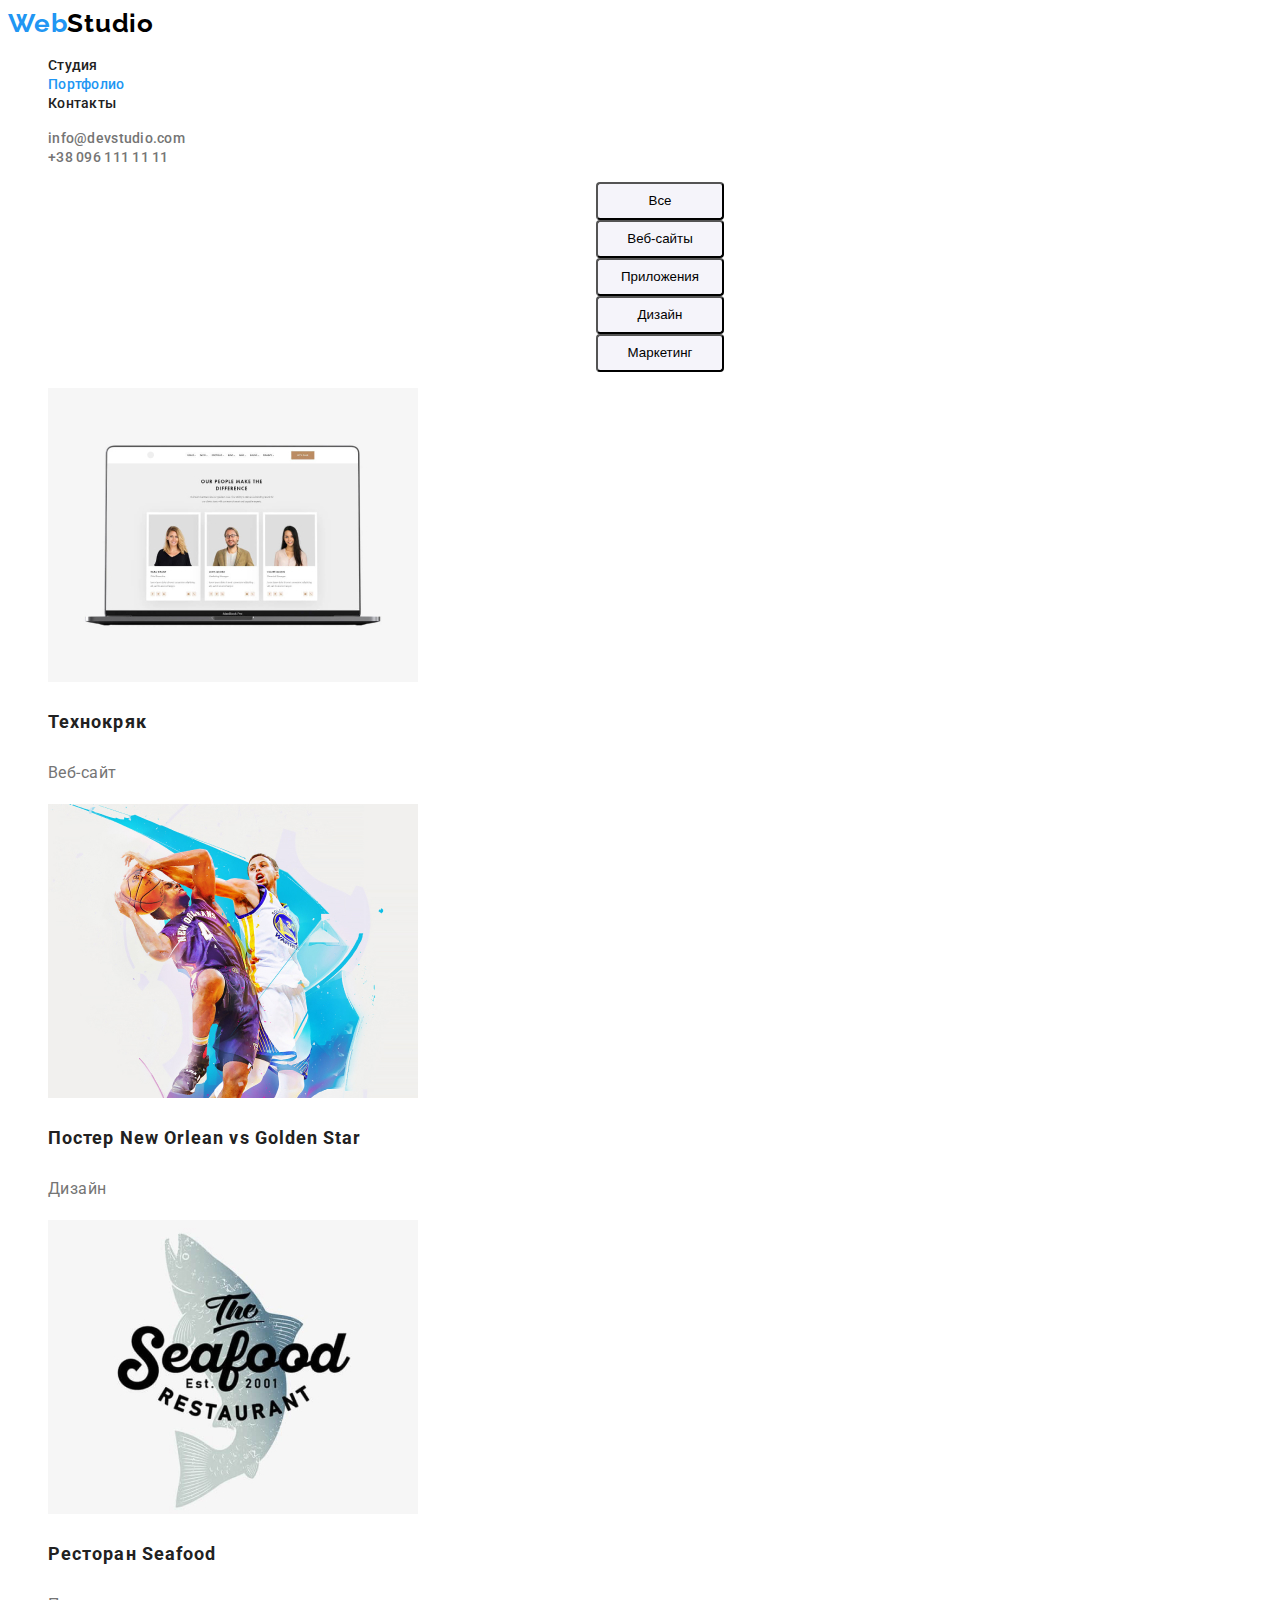
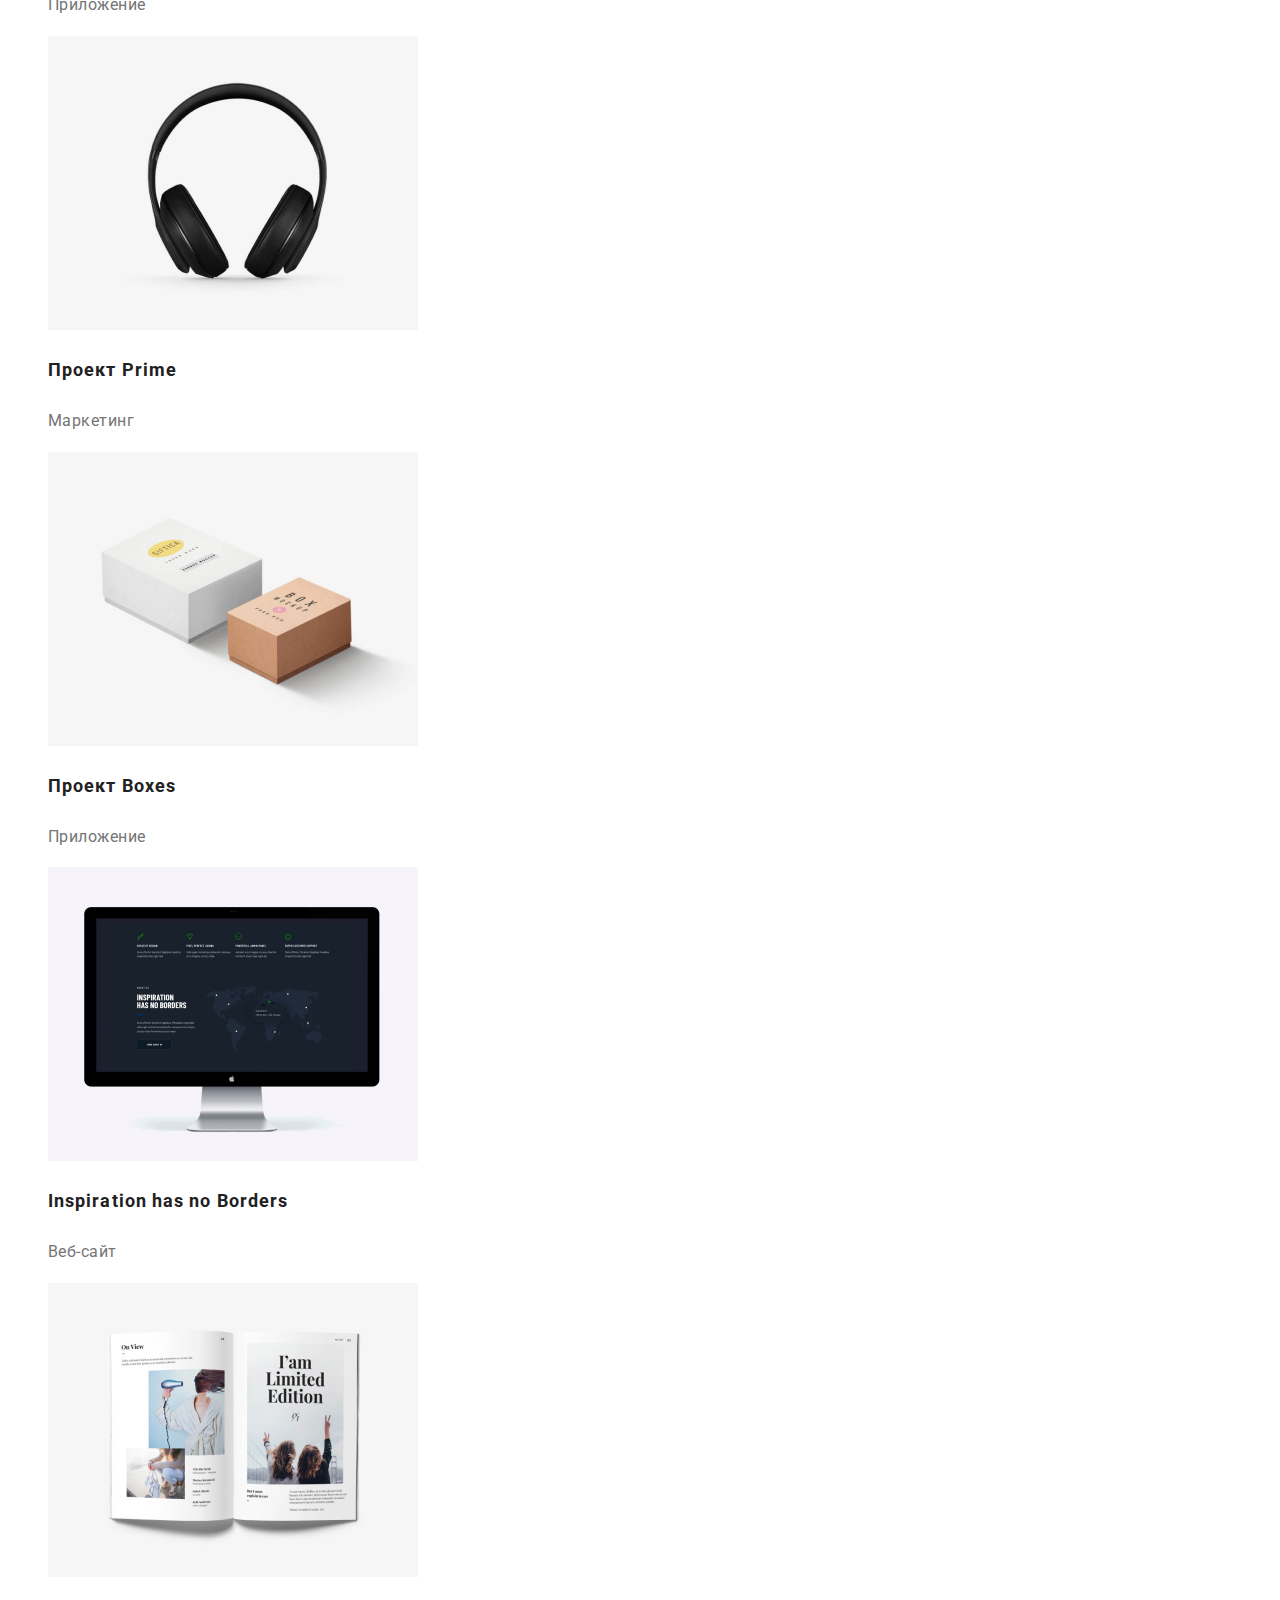
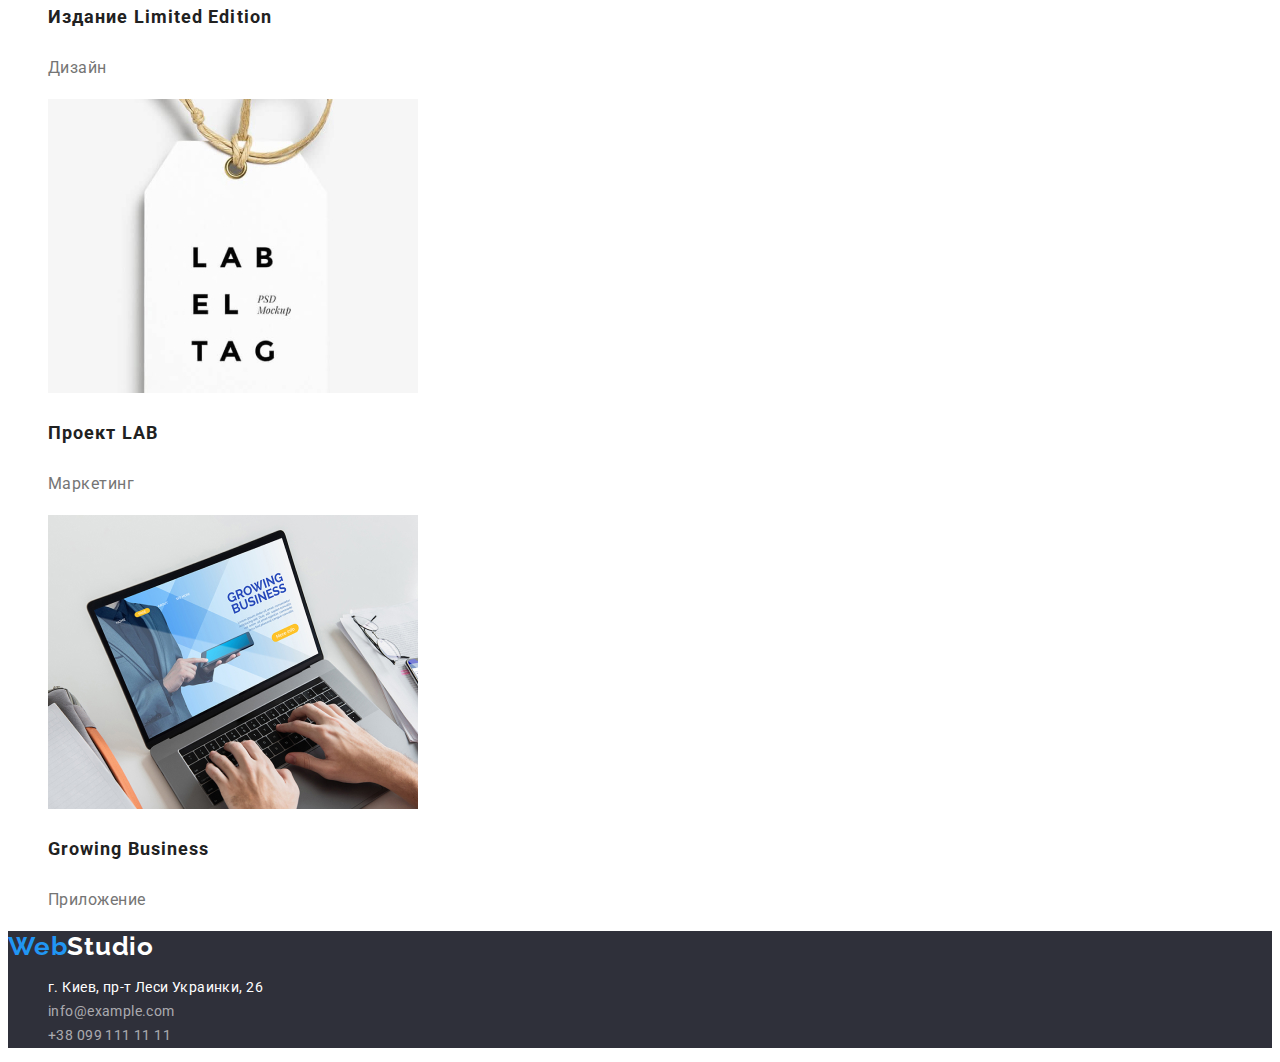
==== portfolio.html @ a98be2b1 "Добавлены исходные файлы" ====
<!DOCTYPE html>
<html lang="ru">

<head>
    <meta charset="UTF-8">
    <meta http-equiv="X-UA-Compatible" content="IE=edge">
    <meta name="viewport" content="width=device-width, initial-scale=1.0">
    <title>Web Studio</title>
    <link rel="preconnect" href="https://fonts.gstatic.com">
    <link
        href="https://fonts.googleapis.com/css2?family=Raleway:wght@700&family=Roboto:wght@400;500;700;900&display=swap"
        rel="stylesheet">
    <link rel="stylesheet" href="./css/styles.css">
</head>
<body>
    <!--TOP LINE-->
    <header class="top-line">
        <a class="logo-link link" href="./index.html">Web<span class="top-line-logo">Studio</span></a>
        <nav class="top-line-navigation">
            <ul class="navigation-list list">
                <li class="navigation-list-item">
                    <a class="navigation-list-link link" href="./index.html">Студия</a>
                </li>
                <li class="navigation-list-item">
                    <a class="navigation-list-link link current" href="./portfolio.html">Портфолио</a>
                </li>
                <li class="navigation-list-item">
                    <a class="navigation-list-link link" href="#">Контакты</a>
                </li>
            </ul>
        </nav>
    
        <ul class="list">
            <li class="contact-item">
                <a class="contact-link link" href="mailto:info@devstudio.com">info@devstudio.com</a>
            </li>
            <li class="contact-item">
                <a class="contact-link link" href="tel:+380961111111">+38 096 111 11 11</a>
            </li>
        </ul>
    </header>

    <main>
        <ul class="filter-list list">
            <li class="filter-list-item">
                <button class="filter-btn" type="button">Все</button>
            </li>
            <li class="filter-list-item">
                <button class="filter-btn" type="button">Веб-сайты</button>
            </li>
            <li class="filter-list-item">
                <button class="filter-btn" type="button">Приложения</button>
            </li>
            <li class="filter-list-item">
                <button class="filter-btn" type="button">Дизайн</button>
            </li>
            <li class="filter-list-item">
                <button class="filter-btn" type="button">Маркетинг</button>
            </li>
        </ul>
        <ul class="project-list list">
            <li class="project-list-item">
                <img class="project-img" src="./images/portfolio/portfolio-img-1.jpg" alt="Веб-сайт Технокряк" width="370" height="294">
                <h3 class="project-title">Технокряк</h3>
                <p class="project-type">Веб-сайт</p>
            </li>
            <li class="project-list-item">
                <img class="project-img" src="./images/portfolio/portfolio-img-2.jpg" alt="Дизайн постера" width="370" height="294">
                <h3 class="project-title">Постер New Orlean vs Golden Star</h3>
                <p class="project-type">Дизайн</p>
            </li>
            <li class="project-list-item">
                <img class="project-img" src="./images/portfolio/portfolio-img-3.jpg" alt="Приложение для ресторана" width="370" height="294">
                <h3 class="project-title">Ресторан Seafood</h3>
                <p class="project-type">Приложение</p>
            </li>
            <li class="project-list-item">
                <img class="project-img" src="./images/portfolio/portfolio-img-4.jpg" alt="Наушники" width="370" height="294">
                <h3 class="project-title">Проект Prime</h3>
                <p class="project-type">Маркетинг</p>
            </li>
            <li class="project-list-item">
                <img class="project-img" src="./images/portfolio/portfolio-img-5.jpg" alt=" Приложение для проекта" width="370" height="294">
                <h3 class="project-title">Проект Boxes</h3>
                <p class="project-type">Приложение</p>
            </li>
            <li class="project-list-item">
                <img class="project-img" src="./images/portfolio/portfolio-img-6.jpg" alt="Веб-сайт Вдохновение" width="370" height="294">
                <h3 class="project-title">Inspiration has no Borders</h3>
                <p class="project-type">Веб-сайт</p>
            </li>
            <li class="project-list-item">
                <img class="project-img" src="./images/portfolio/portfolio-img-7.jpg" alt="Дизайн книги" width="370" height="294">
                <h3 class="project-title">Издание Limited Edition</h3>
                <p class="project-type">Дизайн</p>
            </li>
            <li class="project-list-item">
                <img class="project-img" src="./images/portfolio/portfolio-img-8.jpg" alt="Проект бирка" width="370" height="294">
                <h3 class="project-title">Проект LAB</h3>
                <p class="project-type">Маркетинг</p>
            </li>
            <li class="project-list-item">
                <img class="project-img" src="./images/portfolio/portfolio-img-9.jpg" alt="Приложение для бизнеса" width="370" height="294">
                <h3 class="project-title">Growing Business</h3>
                <p class="project-type">Приложение</p>
            </li>
        </ul>
    </main>

    <footer class="footer">
        <a class="logo-link link" href="./index.html">Web<span class="footer-logo">Studio</span></a>
        <address>
            <ul class="adress-list list">
                <li class="adress-item">
                    <a class="adress-link link" href="https://goo.gl/maps/d2A4MDdr7iuBAoG17" target="_blank">г. Киев, пр-т
                        Леси Украинки, 26</a>
                </li>
                <li class="adress-item">
                    <a class="footer-contact-link link" href="mailto:info@example.com">info@example.com</a>
                </li>
                <li class="adress-item">
                    <a class="footer-contact-link link" href="tel:+380991111111">+38 099 111 11 11</a>
                </li>
            </ul>
        </address>
    </footer>
    
</body>
---- css/styles.css ----
:root {
  --accent-color: #2196f3;
  --top-line-logo-color: #000000;
  --dark-background-color: #2f303a;
  --title-color: #212121;
  --light-background-color: #f5f4fa;
  --footer-contact-color: rgba(255, 255, 255, 0.6);
  --modal-btn-accent: #188ce8;
  --text-on-dark-color: #ffffff;
}

.list {
  list-style: none;
}

.link {
  text-decoration: none;
}

body {
  font-family: 'Roboto', sans-serif;
  color: #757575;
}

/*======= COMPONENTS =======*/
.logo-link {
  font-family: 'Raleway', sans-serif;
  font-weight: 700;
  font-size: 26px;
  line-height: 1.19;
  letter-spacing: 0.03em;
  color: var(--accent-color);
}

.section-title {
  font-size: 36px;
  line-height: 1.17;
  text-align: center;
  letter-spacing: 0.03em;
  color: var(--title-color);
}
/*======= END COMPONENTS =======*/

/*======= TOP LINE =======*/
.top-line-logo {
  color: var(--top-line-logo-color);
}
.navigation-list-link {
  font-weight: 500;
  font-size: 14px;
  line-height: 1.14;
  letter-spacing: 0.02em;
  color: var(--title-color);
}

.navigation-list-link:hover,
.navigation-list-link:focus {
  color: var(--accent-color);
}

.navigation-list .current {
  color: var(--accent-color);
}

.contact-link {
  font-weight: 500;
  font-size: 14px;
  line-height: 1.14;
  letter-spacing: 0.02em;
  color: #757575;
}

.contact-link:hover,
.contact-link:focus {
  color: var(--accent-color);
}
/*======= END TOP LINE =======*/

/*======= HERO =======*/
.hero {
  background-color: var(--dark-background-color);
}
.hero-title {
  font-weight: 900;
  font-size: 44px;
  line-height: 1.36;
  text-align: center;
  letter-spacing: 0.06em;
  text-transform: uppercase;
  color: var(--text-on-dark-color);
}

.modal-btn {
  font-weight: 700;
  font-size: 16px;
  line-height: 1.87;
  display: flex;
  align-items: center;
  text-align: center;
  letter-spacing: 0.06em;
  color: var(--text-on-dark-color);
  background-color: var(--accent-color);
  cursor: pointer;
}

.modal-btn:hover,
.modal-btn:focus {
  background-color: var(--modal-btn-accent);
}
/*======= END HERO =======*/

/*======= FEATURES =======*/
.features-subtitle {
  font-size: 14px;
  line-height: 1.14;
  letter-spacing: 0.03em;
  text-transform: uppercase;
  color: var(--title-color);
}

.features-description {
  font-size: 14px;
  line-height: 1.71;
  letter-spacing: 0.03em;
}
/*======= END FEATURES =======*/

/*======= TEAM =======*/
.team {
  background-color: var(--light-background-color);
}

.team-list {
  font-size: 16px;
  line-height: 1.19;
  text-align: center;
  letter-spacing: 0.03em;
}
.team-name {
  font-weight: 500;
  color: var(--title-color);
}
/*======= END TEAM =======*/

/*======= FOOTER =======*/
.footer {
  background-color: var(--dark-background-color);
}
.footer-logo {
  color: var(--text-on-dark-color);
}
.adress-list {
  font-style: normal;
  font-size: 14px;
  line-height: 1.71;
  letter-spacing: 0.03em;
}
.adress-link {
  color: var(--text-on-dark-color);
}

.footer-contact-link {
  color: var(--footer-contact-color);
}

.adress-list .link:hover,
.adress-list .link:focus {
  color: var(--accent-color);
}
/*======= END FOOTER =======*/

/* ======= PORTFOLIO ======= */
.filter-list-item {
  font-weight: 500;
  font-size: 16px;
  line-height: 1.62;
  text-align: center;
  letter-spacing: 0.03em;
  color: var(--title-color);
}
.filter-btn {
  /* position: absolute; */
  width: 128px;
  height: 38px;
  left: 576px;
  top: 174px;
  background-color: var(--light-background-color);
  border-radius: 4px;
  cursor: pointer;
}
.filter-btn:focus,
.filter-btn:hover {
  background-color: var(--accent-color);
  color: var(--text-on-dark-color);
}
.project-title {
  font-size: 18px;
  line-height: 2;
  letter-spacing: 0.06em;
  color: var(--title-color);
}
.project-type {
  font-size: 16px;
  line-height: 1.87;
  letter-spacing: 0.03em;
}
/* ======= END PORTFOLIO ======= */
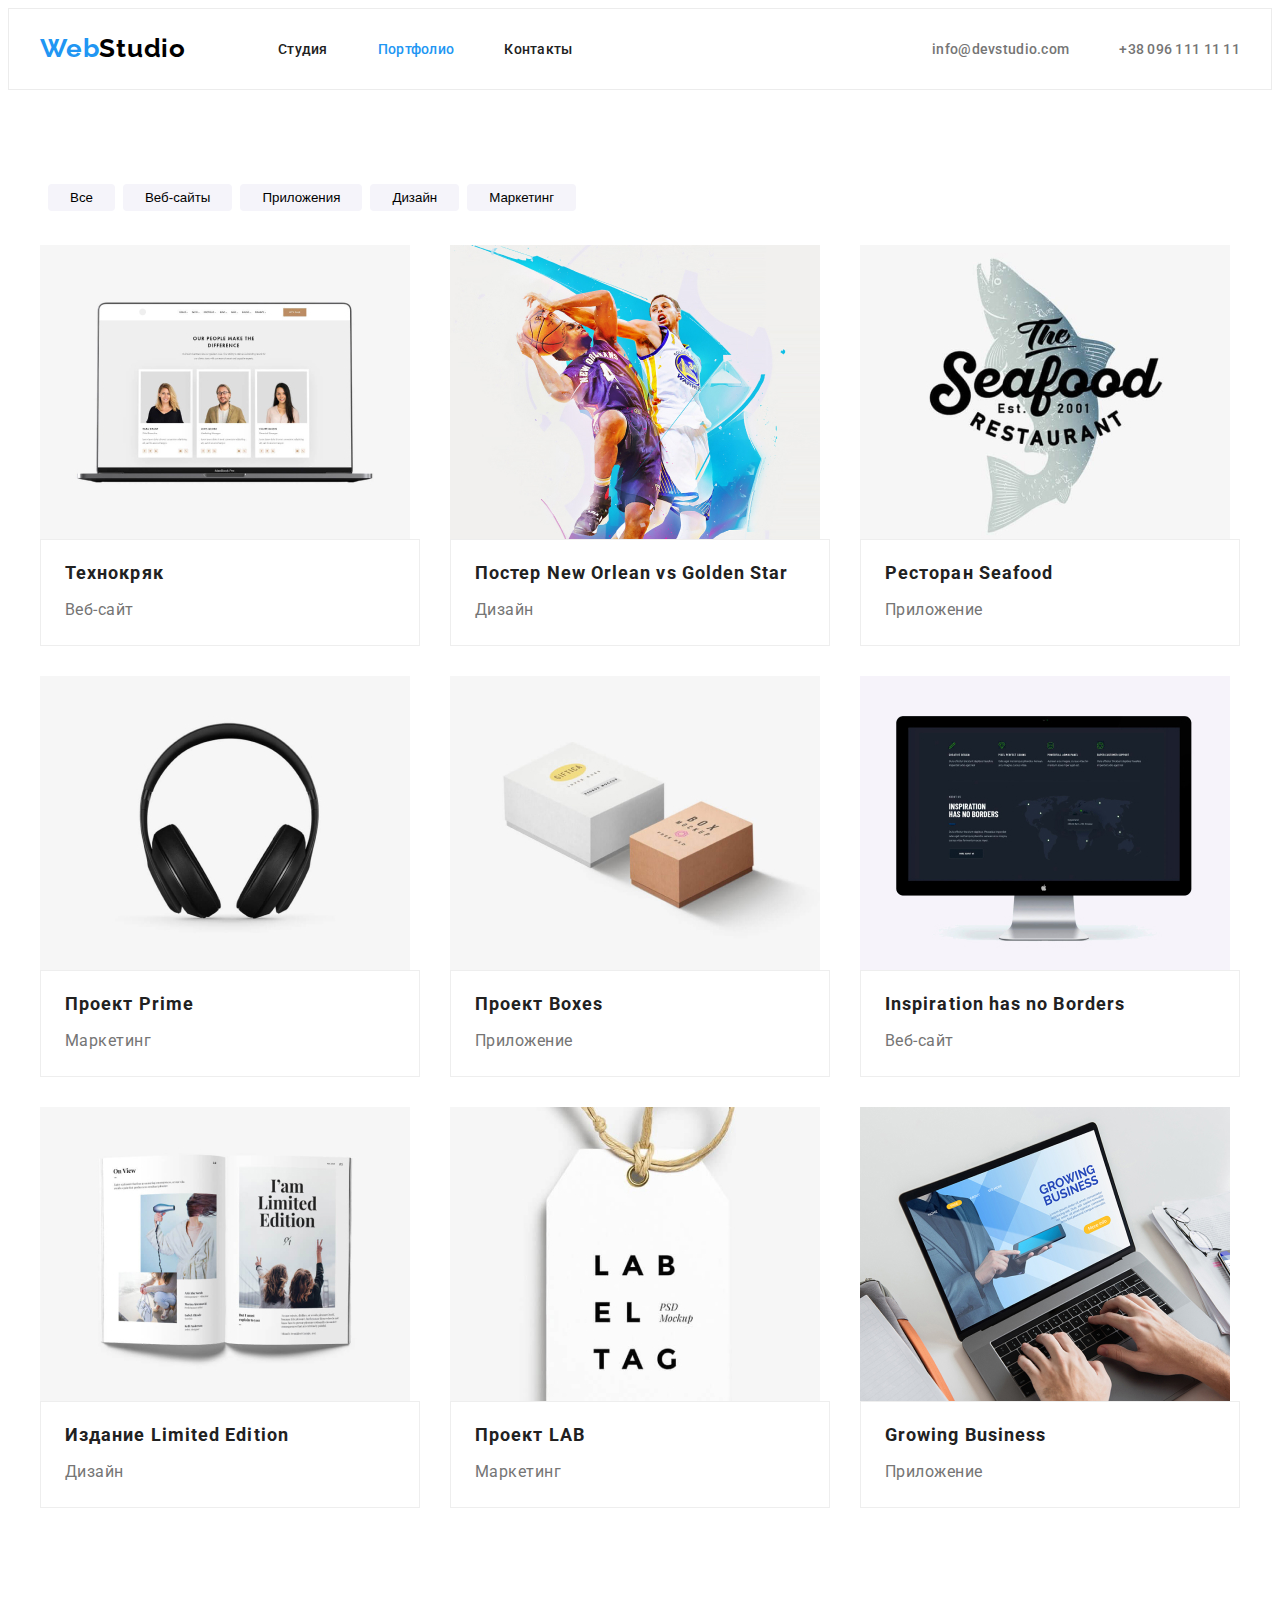
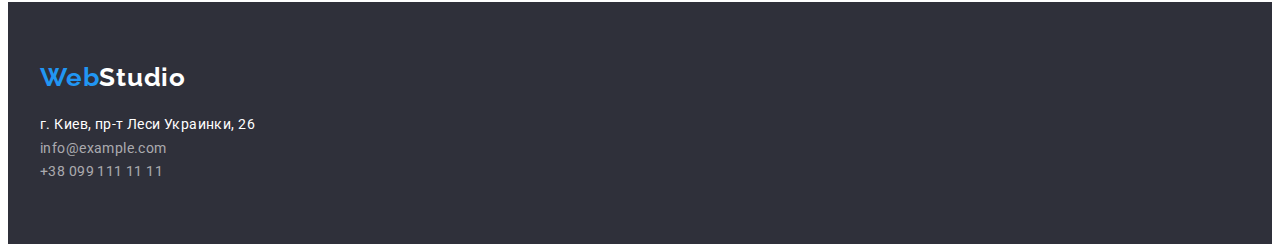
==== commit b20497b0: "Добавлено позиционирование" ====
--- a/portfolio.html
+++ b/portfolio.html
@@ -7,122 +7,156 @@
     <meta name="viewport" content="width=device-width, initial-scale=1.0">
     <title>Web Studio</title>
     <link rel="preconnect" href="https://fonts.gstatic.com">
-    <link
-        href="https://fonts.googleapis.com/css2?family=Raleway:wght@700&family=Roboto:wght@400;500;700;900&display=swap"
+    <link href="https://fonts.googleapis.com/css2?family=Raleway:wght@700&family=Roboto:wght@400;500;700;900&display=swap"
         rel="stylesheet">
+    <link rel="stylesheet" href="https://cdnjs.cloudflare.com/ajax/libs/modern-normalize/1.0.0/modern-normalize.min.css"
+        integrity="sha512-ISS7cAi1PEhQ8jnbJpJZMd29NlhNj4AWYyLOSp2CE/CsHxTCu+r+t0D2yoJudVrd0/8fTVPUVDzY5Tvli75u/g=="
+        crossorigin="anonymous" />
     <link rel="stylesheet" href="./css/styles.css">
 </head>
 <body>
     <!--TOP LINE-->
     <header class="top-line">
-        <a class="logo-link link" href="./index.html">Web<span class="top-line-logo">Studio</span></a>
-        <nav class="top-line-navigation">
-            <ul class="navigation-list list">
-                <li class="navigation-list-item">
-                    <a class="navigation-list-link link" href="./index.html">Студия</a>
+        <div class="container top-line-container">
+            <a class="logo-link link" href="./index.html">Web<span class="top-line-logo">Studio</span></a>
+            <nav class="top-line-navigation">
+                <ul class="navigation-list list">
+                    <li class="navigation-list-item">
+                        <a class="navigation-list-link link" href="./index.html">Студия</a>
+                    </li>
+                    <li class="navigation-list-item">
+                        <a class="navigation-list-link link current" href="./portfolio.html">Портфолио</a>
+                    </li>
+                    <li class="navigation-list-item">
+                        <a class="navigation-list-link link" href="#">Контакты</a>
+                    </li>
+                </ul>
+            </nav>
+            
+            <ul class="contact-list list">
+                <li class="contact-item">
+                    <a class="contact-link link" href="mailto:info@devstudio.com">info@devstudio.com</a>
                 </li>
-                <li class="navigation-list-item">
-                    <a class="navigation-list-link link current" href="./portfolio.html">Портфолио</a>
-                </li>
-                <li class="navigation-list-item">
-                    <a class="navigation-list-link link" href="#">Контакты</a>
+                <li class="contact-item">
+                    <a class="contact-link link" href="tel:+380961111111">+38 096 111 11 11</a>
                 </li>
             </ul>
-        </nav>
-    
-        <ul class="list">
-            <li class="contact-item">
-                <a class="contact-link link" href="mailto:info@devstudio.com">info@devstudio.com</a>
-            </li>
-            <li class="contact-item">
-                <a class="contact-link link" href="tel:+380961111111">+38 096 111 11 11</a>
-            </li>
-        </ul>
+        </div>        
     </header>
 
-    <main>
-        <ul class="filter-list list">
-            <li class="filter-list-item">
-                <button class="filter-btn" type="button">Все</button>
-            </li>
-            <li class="filter-list-item">
-                <button class="filter-btn" type="button">Веб-сайты</button>
-            </li>
-            <li class="filter-list-item">
-                <button class="filter-btn" type="button">Приложения</button>
-            </li>
-            <li class="filter-list-item">
-                <button class="filter-btn" type="button">Дизайн</button>
-            </li>
-            <li class="filter-list-item">
-                <button class="filter-btn" type="button">Маркетинг</button>
-            </li>
-        </ul>
-        <ul class="project-list list">
-            <li class="project-list-item">
-                <img class="project-img" src="./images/portfolio/portfolio-img-1.jpg" alt="Веб-сайт Технокряк" width="370" height="294">
-                <h3 class="project-title">Технокряк</h3>
-                <p class="project-type">Веб-сайт</p>
-            </li>
-            <li class="project-list-item">
-                <img class="project-img" src="./images/portfolio/portfolio-img-2.jpg" alt="Дизайн постера" width="370" height="294">
-                <h3 class="project-title">Постер New Orlean vs Golden Star</h3>
-                <p class="project-type">Дизайн</p>
-            </li>
-            <li class="project-list-item">
-                <img class="project-img" src="./images/portfolio/portfolio-img-3.jpg" alt="Приложение для ресторана" width="370" height="294">
-                <h3 class="project-title">Ресторан Seafood</h3>
-                <p class="project-type">Приложение</p>
-            </li>
-            <li class="project-list-item">
-                <img class="project-img" src="./images/portfolio/portfolio-img-4.jpg" alt="Наушники" width="370" height="294">
-                <h3 class="project-title">Проект Prime</h3>
-                <p class="project-type">Маркетинг</p>
-            </li>
-            <li class="project-list-item">
-                <img class="project-img" src="./images/portfolio/portfolio-img-5.jpg" alt=" Приложение для проекта" width="370" height="294">
-                <h3 class="project-title">Проект Boxes</h3>
-                <p class="project-type">Приложение</p>
-            </li>
-            <li class="project-list-item">
-                <img class="project-img" src="./images/portfolio/portfolio-img-6.jpg" alt="Веб-сайт Вдохновение" width="370" height="294">
-                <h3 class="project-title">Inspiration has no Borders</h3>
-                <p class="project-type">Веб-сайт</p>
-            </li>
-            <li class="project-list-item">
-                <img class="project-img" src="./images/portfolio/portfolio-img-7.jpg" alt="Дизайн книги" width="370" height="294">
-                <h3 class="project-title">Издание Limited Edition</h3>
-                <p class="project-type">Дизайн</p>
-            </li>
-            <li class="project-list-item">
-                <img class="project-img" src="./images/portfolio/portfolio-img-8.jpg" alt="Проект бирка" width="370" height="294">
-                <h3 class="project-title">Проект LAB</h3>
-                <p class="project-type">Маркетинг</p>
-            </li>
-            <li class="project-list-item">
-                <img class="project-img" src="./images/portfolio/portfolio-img-9.jpg" alt="Приложение для бизнеса" width="370" height="294">
-                <h3 class="project-title">Growing Business</h3>
-                <p class="project-type">Приложение</p>
-            </li>
-        </ul>
+    <main class="section">
+        <div class="container">
+            <ul class="filter-list list">
+                <li class="filter-list-item">
+                    <button class="filter-btn" type="button">Все</button>
+                </li>
+                <li class="filter-list-item">
+                    <button class="filter-btn" type="button">Веб-сайты</button>
+                </li>
+                <li class="filter-list-item">
+                    <button class="filter-btn" type="button">Приложения</button>
+                </li>
+                <li class="filter-list-item">
+                    <button class="filter-btn" type="button">Дизайн</button>
+                </li>
+                <li class="filter-list-item">
+                    <button class="filter-btn" type="button">Маркетинг</button>
+                </li>
+            </ul>
+            <ul class="project-list list">
+                <li class="project-list-item">
+                    <img class="project-img" src="./images/portfolio/portfolio-img-1.jpg" alt="Веб-сайт Технокряк" width="370"
+                        height="294">
+                    <div class="project-list-content">
+                        <h3 class="project-title">Технокряк</h3>
+                        <p class="project-type">Веб-сайт</p>
+                    </div>                    
+                </li>
+                <li class="project-list-item">
+                    <img class="project-img" src="./images/portfolio/portfolio-img-2.jpg" alt="Дизайн постера" width="370"
+                        height="294">
+                    <div class="project-list-content">
+                        <h3 class="project-title">Постер New Orlean vs Golden Star</h3>
+                        <p class="project-type">Дизайн</p>
+                    </div>                    
+                </li>
+                <li class="project-list-item">
+                    <img class="project-img" src="./images/portfolio/portfolio-img-3.jpg" alt="Приложение для ресторана" width="370"
+                        height="294">
+                    <div class="project-list-content">
+                        <h3 class="project-title">Ресторан Seafood</h3>
+                        <p class="project-type">Приложение</p>
+                    </div>                    
+                </li>
+                <li class="project-list-item">
+                    <img class="project-img" src="./images/portfolio/portfolio-img-4.jpg" alt="Наушники" width="370" height="294">
+                    <div class="project-list-content">
+                        <h3 class="project-title">Проект Prime</h3>
+                        <p class="project-type">Маркетинг</p>
+                    </div>                    
+                </li>
+                <li class="project-list-item">
+                    <img class="project-img" src="./images/portfolio/portfolio-img-5.jpg" alt=" Приложение для проекта" width="370"
+                        height="294">
+                    <div class="project-list-content">
+                        <h3 class="project-title">Проект Boxes</h3>
+                        <p class="project-type">Приложение</p>
+                    </div>                    
+                </li>
+                <li class="project-list-item">
+                    <img class="project-img" src="./images/portfolio/portfolio-img-6.jpg" alt="Веб-сайт Вдохновение" width="370"
+                        height="294">
+                    <div class="project-list-content">
+                        <h3 class="project-title">Inspiration has no Borders</h3>
+                        <p class="project-type">Веб-сайт</p>
+                    </div>                    
+                </li>
+                <li class="project-list-item">
+                    <img class="project-img" src="./images/portfolio/portfolio-img-7.jpg" alt="Дизайн книги" width="370"
+                        height="294">
+                    <div class="project-list-content">
+                        <h3 class="project-title">Издание Limited Edition</h3>
+                        <p class="project-type">Дизайн</p>
+                    </div>                        
+                </li>
+                <li class="project-list-item">
+                    <img class="project-img" src="./images/portfolio/portfolio-img-8.jpg" alt="Проект бирка" width="370"
+                        height="294">
+                    <div class="project-list-content">
+                        <h3 class="project-title">Проект LAB</h3>
+                        <p class="project-type">Маркетинг</p>
+                    </div>                    
+                </li>
+                <li class="project-list-item">
+                    <img class="project-img" src="./images/portfolio/portfolio-img-9.jpg" alt="Приложение для бизнеса" width="370"
+                        height="294">
+                    <div class="project-list-content">
+                        <h3 class="project-title">Growing Business</h3>
+                        <p class="project-type">Приложение</p>
+                    </div>                    
+                </li>
+            </ul>
+        </div>        
     </main>
 
     <footer class="footer">
-        <a class="logo-link link" href="./index.html">Web<span class="footer-logo">Studio</span></a>
-        <address>
-            <ul class="adress-list list">
-                <li class="adress-item">
-                    <a class="adress-link link" href="https://goo.gl/maps/d2A4MDdr7iuBAoG17" target="_blank">г. Киев, пр-т
-                        Леси Украинки, 26</a>
-                </li>
-                <li class="adress-item">
-                    <a class="footer-contact-link link" href="mailto:info@example.com">info@example.com</a>
-                </li>
-                <li class="adress-item">
-                    <a class="footer-contact-link link" href="tel:+380991111111">+38 099 111 11 11</a>
-                </li>
-            </ul>
-        </address>
+        <div class="container">
+            <a class="logo-link link" href="./index.html">Web<span class="footer-logo">Studio</span></a>
+            <address>
+                <ul class="adress-list list">
+                    <li class="adress-item">
+                        <a class="adress-link link" href="https://goo.gl/maps/d2A4MDdr7iuBAoG17" target="_blank">г. Киев, пр-т
+                            Леси Украинки, 26</a>
+                    </li>
+                    <li class="adress-item">
+                        <a class="footer-contact-link link" href="mailto:info@example.com">info@example.com</a>
+                    </li>
+                    <li class="adress-item">
+                        <a class="footer-contact-link link" href="tel:+380991111111">+38 099 111 11 11</a>
+                    </li>
+                </ul>
+            </address>
+        </div>        
     </footer>
     
 </body>--- a/css/styles.css
+++ b/css/styles.css
@@ -7,6 +7,30 @@
   --footer-contact-color: rgba(255, 255, 255, 0.6);
   --modal-btn-accent: #188ce8;
   --text-on-dark-color: #ffffff;
+  --text-color: #757575;
+  --top-line-border-color: #ececec;
+}
+
+h1,
+h2,
+h3,
+h4,
+h5,
+h6,
+p {
+  margin-top: 0;
+  margin-bottom: 0;
+}
+
+ul,
+ol {
+  margin-top: 0;
+  margin-bottom: 0;
+  padding-left: 0;
+}
+
+img {
+  display: block;
 }
 
 .list {
@@ -17,9 +41,21 @@
   text-decoration: none;
 }
 
+.section {
+  padding-top: 94px;
+  padding-bottom: 94px;
+}
+
+.container {
+  width: 1200px;
+  padding-left: 15px;
+  padding-right: 15px;
+  margin: 0 auto;
+}
+
 body {
   font-family: 'Roboto', sans-serif;
-  color: #757575;
+  color: var(--text-color);
 }
 
 /*======= COMPONENTS =======*/
@@ -38,13 +74,39 @@
   text-align: center;
   letter-spacing: 0.03em;
   color: var(--title-color);
+  margin-bottom: 50px;
 }
 /*======= END COMPONENTS =======*/
 
 /*======= TOP LINE =======*/
+.top-line {
+  padding-top: 24px;
+  padding-bottom: 25px;
+  border: 1px solid var(--top-line-border-color);
+}
+
+.top-line-container {
+  display: flex;
+  align-items: center;
+}
+
+.navigation-list {
+  display: flex;
+}
+
+.contact-list {
+  display: flex;
+  margin-left: auto;
+}
+
+.logo-link {
+  margin-right: 92px;
+}
+
 .top-line-logo {
   color: var(--top-line-logo-color);
 }
+
 .navigation-list-link {
   font-weight: 500;
   font-size: 14px;
@@ -62,60 +124,96 @@
   color: var(--accent-color);
 }
 
+.navigation-list-item:not(:last-child) {
+  margin-right: 50px;
+}
+
 .contact-link {
   font-weight: 500;
   font-size: 14px;
   line-height: 1.14;
   letter-spacing: 0.02em;
-  color: #757575;
+  color: var(--text-color);
 }
 
 .contact-link:hover,
 .contact-link:focus {
   color: var(--accent-color);
+}
+
+.contact-item:not(:last-child) {
+  margin-right: 50px;
 }
 /*======= END TOP LINE =======*/
 
 /*======= HERO =======*/
 .hero {
   background-color: var(--dark-background-color);
+  padding-top: 200px;
+  padding-bottom: 200px;
+  margin-bottom: 94px;
+  text-align: center;
 }
 .hero-title {
+  /* width: 696px; */
   font-weight: 900;
   font-size: 44px;
   line-height: 1.36;
-  text-align: center;
   letter-spacing: 0.06em;
   text-transform: uppercase;
   color: var(--text-on-dark-color);
+  margin-bottom: 30px;
 }
 
 .modal-btn {
+  min-width: 200px;
+  border-radius: 4px;
+  border: transparent;
   font-weight: 700;
   font-size: 16px;
   line-height: 1.87;
-  display: flex;
+  /* display: flex; */
   align-items: center;
-  text-align: center;
   letter-spacing: 0.06em;
   color: var(--text-on-dark-color);
   background-color: var(--accent-color);
   cursor: pointer;
+  padding: 10px 32px;
 }
 
 .modal-btn:hover,
 .modal-btn:focus {
   background-color: var(--modal-btn-accent);
+  box-shadow: 0px 4px 4px rgba(0, 0, 0, 0.15);
 }
 /*======= END HERO =======*/
 
 /*======= FEATURES =======*/
+
+.features {
+  margin-bottom: 94px;
+}
+
+.features-list {
+  display: flex;
+  flex-wrap: wrap;
+}
+
+.features-item {
+  width: 270px;
+}
+
+.features-item:not(:last-child) {
+  margin-right: 30px;
+}
+
 .features-subtitle {
   font-size: 14px;
   line-height: 1.14;
   letter-spacing: 0.03em;
   text-transform: uppercase;
   color: var(--title-color);
+  margin-bottom: 10px;
 }
 
 .features-description {
@@ -124,6 +222,24 @@
   letter-spacing: 0.03em;
 }
 /*======= END FEATURES =======*/
+
+/*======= DOING =======*/
+.doing {
+  margin-bottom: 94px;
+}
+
+.doing-img-list {
+  display: flex;
+  flex-wrap: wrap;
+  margin-left: -30px;
+  margin-top: -30px;
+}
+.doing-img-list-item {
+  margin-left: 30px;
+  margin-top: 30px;
+  flex-basis: calc((100% - 90px) / 3);
+}
+/*======= END DOING =======*/
 
 /*======= TEAM =======*/
 .team {
@@ -135,25 +251,46 @@
   line-height: 1.19;
   text-align: center;
   letter-spacing: 0.03em;
-}
+  display: flex;
+  flex-wrap: wrap;
+  margin-left: -30px;
+  margin-top: -30px;
+}
+
+.team-list-content {
+  padding-top: 30px;
+}
+
+.team-list-item {
+  margin-left: 30px;
+  margin-top: 30px;
+  flex-basis: calc((100% - 120px) / 4);
+}
+
 .team-name {
   font-weight: 500;
   color: var(--title-color);
+  margin-bottom: 10px;
 }
 /*======= END TEAM =======*/
 
 /*======= FOOTER =======*/
 .footer {
   background-color: var(--dark-background-color);
-}
+  padding-top: 60px;
+  padding-bottom: 60px;
+}
+
 .footer-logo {
   color: var(--text-on-dark-color);
 }
+
 .adress-list {
   font-style: normal;
   font-size: 14px;
   line-height: 1.71;
   letter-spacing: 0.03em;
+  margin-top: 20px;
 }
 .adress-link {
   color: var(--text-on-dark-color);
@@ -170,6 +307,12 @@
 /*======= END FOOTER =======*/
 
 /* ======= PORTFOLIO ======= */
+.filter-list {
+  width: 611px;
+  display: flex;
+  align-items: center;
+  margin-bottom: 34px;
+}
 .filter-list-item {
   font-weight: 500;
   font-size: 16px;
@@ -177,27 +320,50 @@
   text-align: center;
   letter-spacing: 0.03em;
   color: var(--title-color);
-}
+  margin-left: 8px;
+}
+
 .filter-btn {
-  /* position: absolute; */
-  width: 128px;
-  height: 38px;
-  left: 576px;
-  top: 174px;
   background-color: var(--light-background-color);
   border-radius: 4px;
+  border: transparent;
   cursor: pointer;
-}
+  padding: 6px 22px;
+}
+
 .filter-btn:focus,
 .filter-btn:hover {
   background-color: var(--accent-color);
   color: var(--text-on-dark-color);
-}
+  box-shadow: 0px 3px 1px rgba(0, 0, 0, 0.1), 0px 1px 2px rgba(0, 0, 0, 0.08),
+    0px 2px 2px rgba(0, 0, 0, 0.12);
+}
+
+.project-list {
+  display: flex;
+  flex-wrap: wrap;
+  margin-left: -30px;
+  margin-top: -30px;
+}
+
+.project-list-item {
+  margin-left: 30px;
+  margin-top: 30px;
+  flex-basis: calc((100% - 90px) / 3);
+  /* border: 1px solid #eeeeee; */
+}
+
+.project-list-content {
+  padding: 15px 24px 20px 24px;
+  border: 1px solid #eeeeee;
+}
+
 .project-title {
   font-size: 18px;
   line-height: 2;
   letter-spacing: 0.06em;
   color: var(--title-color);
+  margin-bottom: 4px;
 }
 .project-type {
   font-size: 16px;
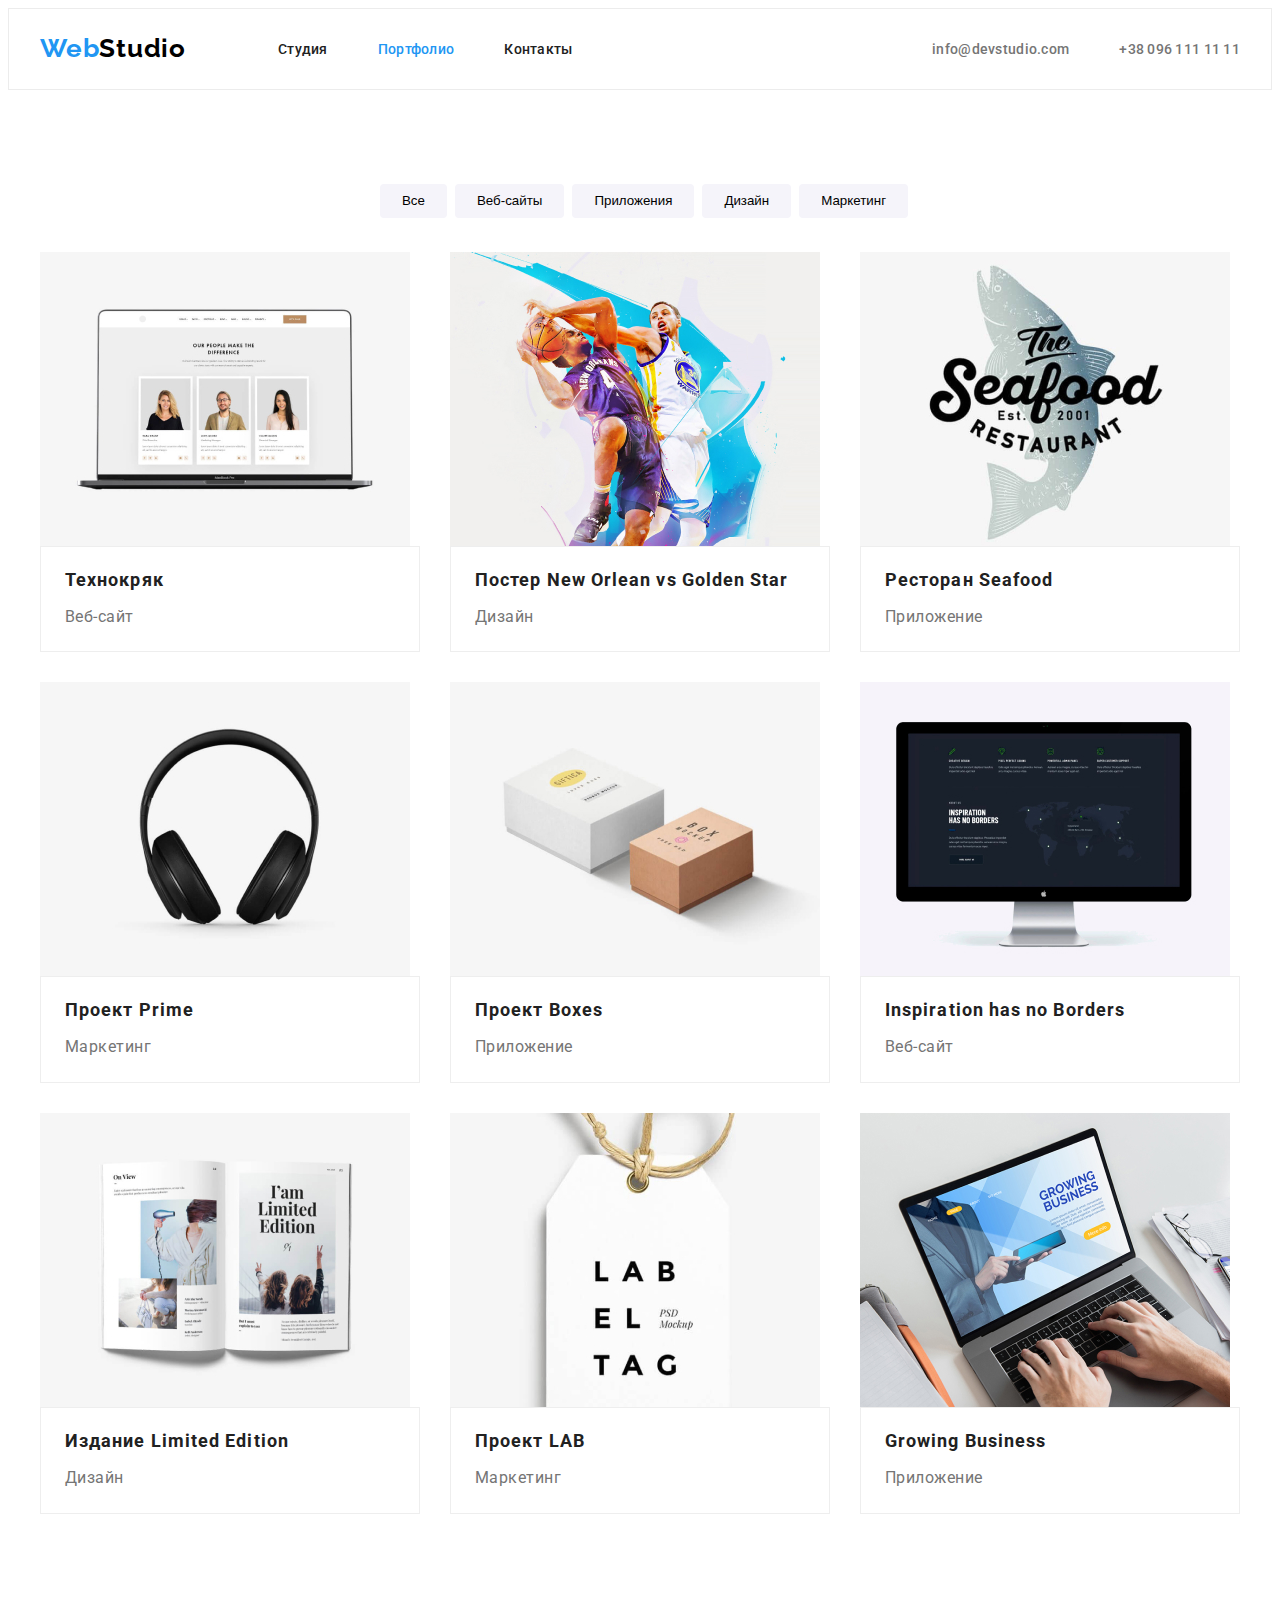
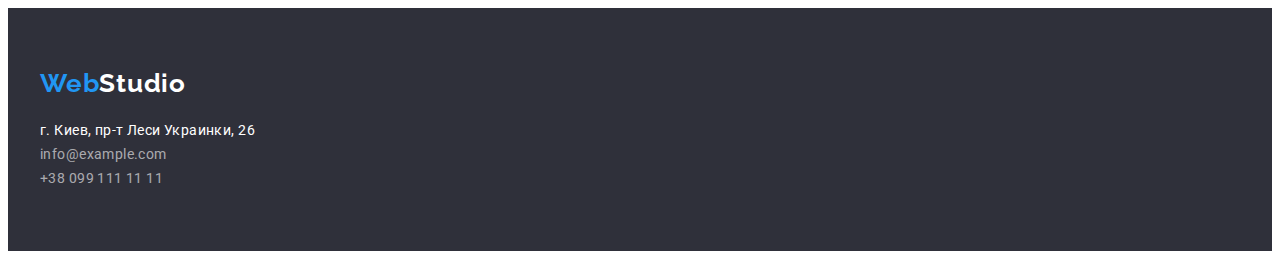
==== commit 2a47f828: "Внесение правок" ====
--- a/portfolio.html
+++ b/portfolio.html
@@ -46,23 +46,28 @@
 
     <main class="section">
         <div class="container">
-            <ul class="filter-list list">
-                <li class="filter-list-item">
-                    <button class="filter-btn" type="button">Все</button>
-                </li>
-                <li class="filter-list-item">
-                    <button class="filter-btn" type="button">Веб-сайты</button>
-                </li>
-                <li class="filter-list-item">
-                    <button class="filter-btn" type="button">Приложения</button>
-                </li>
-                <li class="filter-list-item">
-                    <button class="filter-btn" type="button">Дизайн</button>
-                </li>
-                <li class="filter-list-item">
-                    <button class="filter-btn" type="button">Маркетинг</button>
-                </li>
-            </ul>
+            <!-- FILTER -->
+            <div class="filter">
+                <ul class="filter-list list">
+                    <li class="filter-list-item">
+                        <button class="filter-btn" type="button">Все</button>
+                    </li>
+                    <li class="filter-list-item">
+                        <button class="filter-btn" type="button">Веб-сайты</button>
+                    </li>
+                    <li class="filter-list-item">
+                        <button class="filter-btn" type="button">Приложения</button>
+                    </li>
+                    <li class="filter-list-item">
+                        <button class="filter-btn" type="button">Дизайн</button>
+                    </li>
+                    <li class="filter-list-item">
+                        <button class="filter-btn" type="button">Маркетинг</button>
+                    </li>
+                </ul>
+            </div>
+            
+            <!-- PROJECT -->
             <ul class="project-list list">
                 <li class="project-list-item">
                     <img class="project-img" src="./images/portfolio/portfolio-img-1.jpg" alt="Веб-сайт Технокряк" width="370"
--- a/css/styles.css
+++ b/css/styles.css
@@ -9,6 +9,7 @@
   --text-on-dark-color: #ffffff;
   --text-color: #757575;
   --top-line-border-color: #ececec;
+  --project-list-border-color: #eeeeee;
 }
 
 h1,
@@ -155,7 +156,6 @@
   text-align: center;
 }
 .hero-title {
-  /* width: 696px; */
   font-weight: 900;
   font-size: 44px;
   line-height: 1.36;
@@ -172,7 +172,6 @@
   font-weight: 700;
   font-size: 16px;
   line-height: 1.87;
-  /* display: flex; */
   align-items: center;
   letter-spacing: 0.06em;
   color: var(--text-on-dark-color);
@@ -265,12 +264,20 @@
   margin-left: 30px;
   margin-top: 30px;
   flex-basis: calc((100% - 120px) / 4);
+  background: var(--text-on-dark-color);
+  box-shadow: 0px 1px 3px rgba(0, 0, 0, 0.12), 0px 1px 1px rgba(0, 0, 0, 0.14),
+    0px 2px 1px rgba(0, 0, 0, 0.2);
+  border-radius: 0px 0px 4px 4px;
 }
 
 .team-name {
   font-weight: 500;
   color: var(--title-color);
   margin-bottom: 10px;
+}
+
+.team-position {
+  padding-bottom: 30px;
 }
 /*======= END TEAM =======*/
 
@@ -307,16 +314,16 @@
 /*======= END FOOTER =======*/
 
 /* ======= PORTFOLIO ======= */
+/* FILTER */
 .filter-list {
-  width: 611px;
   display: flex;
   align-items: center;
   margin-bottom: 34px;
+  justify-content: center;
 }
 .filter-list-item {
   font-weight: 500;
   font-size: 16px;
-  line-height: 1.62;
   text-align: center;
   letter-spacing: 0.03em;
   color: var(--title-color);
@@ -329,6 +336,8 @@
   border: transparent;
   cursor: pointer;
   padding: 6px 22px;
+  line-height: 1.62;
+  /* filter: drop-shadow(0px 4px 4px rgba(0, 0, 0, 0.25)); */
 }
 
 .filter-btn:focus,
@@ -339,6 +348,7 @@
     0px 2px 2px rgba(0, 0, 0, 0.12);
 }
 
+/* PROJECT */
 .project-list {
   display: flex;
   flex-wrap: wrap;
@@ -350,12 +360,11 @@
   margin-left: 30px;
   margin-top: 30px;
   flex-basis: calc((100% - 90px) / 3);
-  /* border: 1px solid #eeeeee; */
 }
 
 .project-list-content {
   padding: 15px 24px 20px 24px;
-  border: 1px solid #eeeeee;
+  border: 1px solid var(--project-list-border-color);
 }
 
 .project-title {
